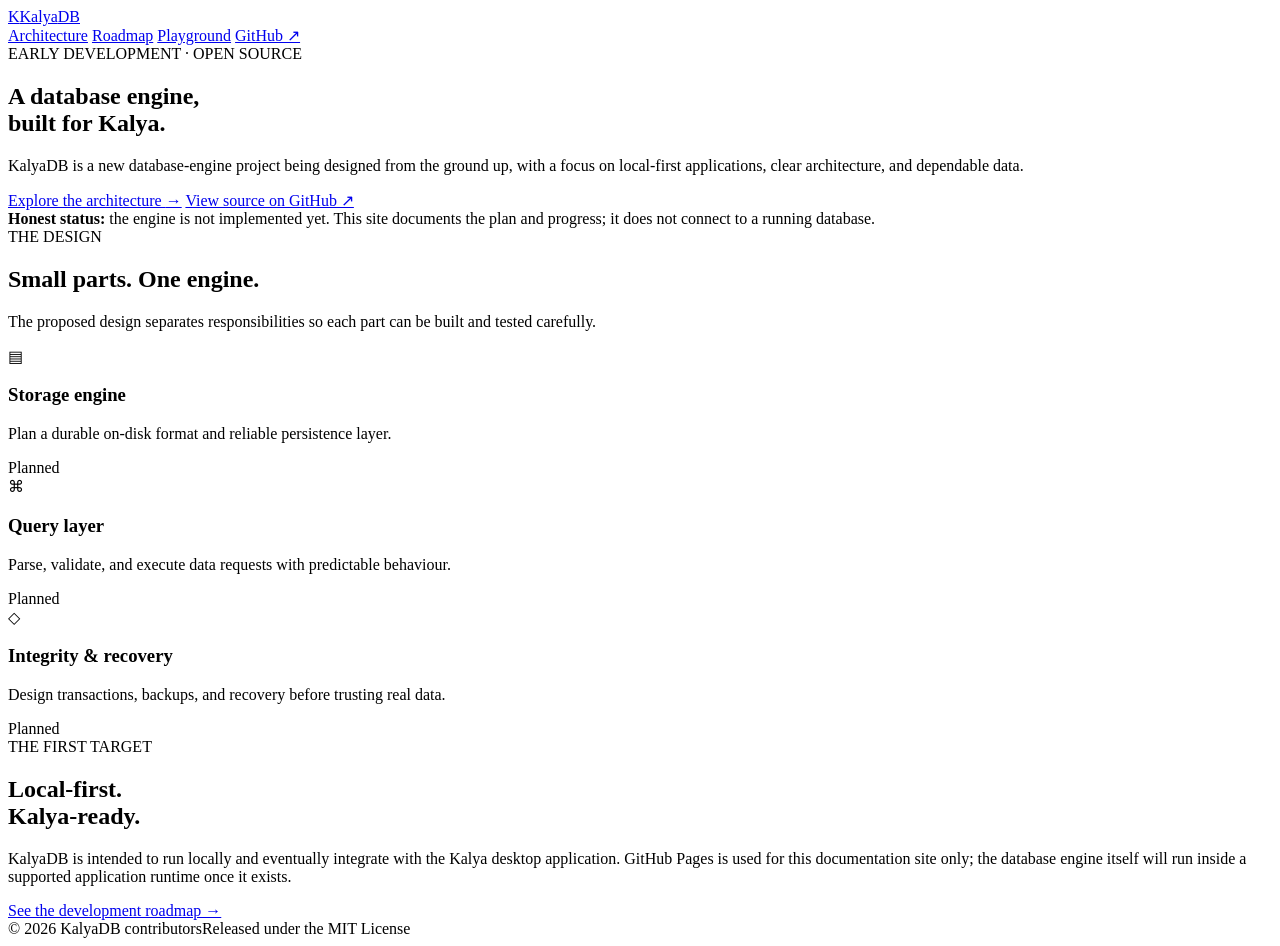
==== docs/index.html @ 432bae5d "Add KalyaDB GitHub Pages homepage" ====
<!doctype html>
<html lang="en">
<head>
  <meta charset="utf-8">
  <meta name="viewport" content="width=device-width, initial-scale=1">
  <meta name="description" content="KalyaDB is an early-stage database engine project for the Kalya ecosystem. Explore its architecture, roadmap, and development notes.">
  <meta name="theme-color" content="#10131b">
  <title>KalyaDB — A database engine for Kalya</title>
  <link rel="stylesheet" href="assets/style.css">
</head>
<body>
  <header class="topbar">
    <a class="brand" href="index.html"><span class="brand-mark">K</span><span>Kalya<span class="muted">DB</span></span></a>
    <nav aria-label="Main navigation">
      <a href="architecture.html">Architecture</a>
      <a href="roadmap.html">Roadmap</a>
      <a href="playground.html">Playground</a>
      <a class="github-link" href="https://github.com/Kalya-org/KalyaDB" target="_blank" rel="noreferrer">GitHub ↗</a>
    </nav>
  </header>
  <main>
    <section class="hero">
      <div class="eyebrow"><span class="pulse"></span> EARLY DEVELOPMENT · OPEN SOURCE</div>
      <h1>A database engine,<br><span class="gradient">built for Kalya.</span></h1>
      <p class="lead">KalyaDB is a new database-engine project being designed from the ground up, with a focus on local-first applications, clear architecture, and dependable data.</p>
      <div class="actions">
        <a class="button primary" href="architecture.html">Explore the architecture <span>→</span></a>
        <a class="button secondary" href="https://github.com/Kalya-org/KalyaDB" target="_blank" rel="noreferrer">View source on GitHub ↗</a>
      </div>
      <div class="status-note"><strong>Honest status:</strong> the engine is not implemented yet. This site documents the plan and progress; it does not connect to a running database.</div>
    </section>
    <section class="section">
      <div class="section-heading"><div><div class="eyebrow">THE DESIGN</div><h2>Small parts. One engine.</h2></div><p>The proposed design separates responsibilities so each part can be built and tested carefully.</p></div>
      <div class="cards">
        <article class="card"><div class="card-icon">▤</div><h3>Storage engine</h3><p>Plan a durable on-disk format and reliable persistence layer.</p><span class="tag">Planned</span></article>
        <article class="card"><div class="card-icon">⌘</div><h3>Query layer</h3><p>Parse, validate, and execute data requests with predictable behaviour.</p><span class="tag">Planned</span></article>
        <article class="card"><div class="card-icon">◇</div><h3>Integrity & recovery</h3><p>Design transactions, backups, and recovery before trusting real data.</p><span class="tag">Planned</span></article>
      </div>
    </section>
    <section class="section split">
      <div><div class="eyebrow">THE FIRST TARGET</div><h2>Local-first.<br>Kalya-ready.</h2></div>
      <div><p>KalyaDB is intended to run locally and eventually integrate with the Kalya desktop application. GitHub Pages is used for this documentation site only; the database engine itself will run inside a supported application runtime once it exists.</p><a class="text-link" href="roadmap.html">See the development roadmap →</a></div>
    </section>
  </main>
  <footer><span>© 2026 KalyaDB contributors</span><span>Released under the MIT License</span></footer>
</body>
</html>
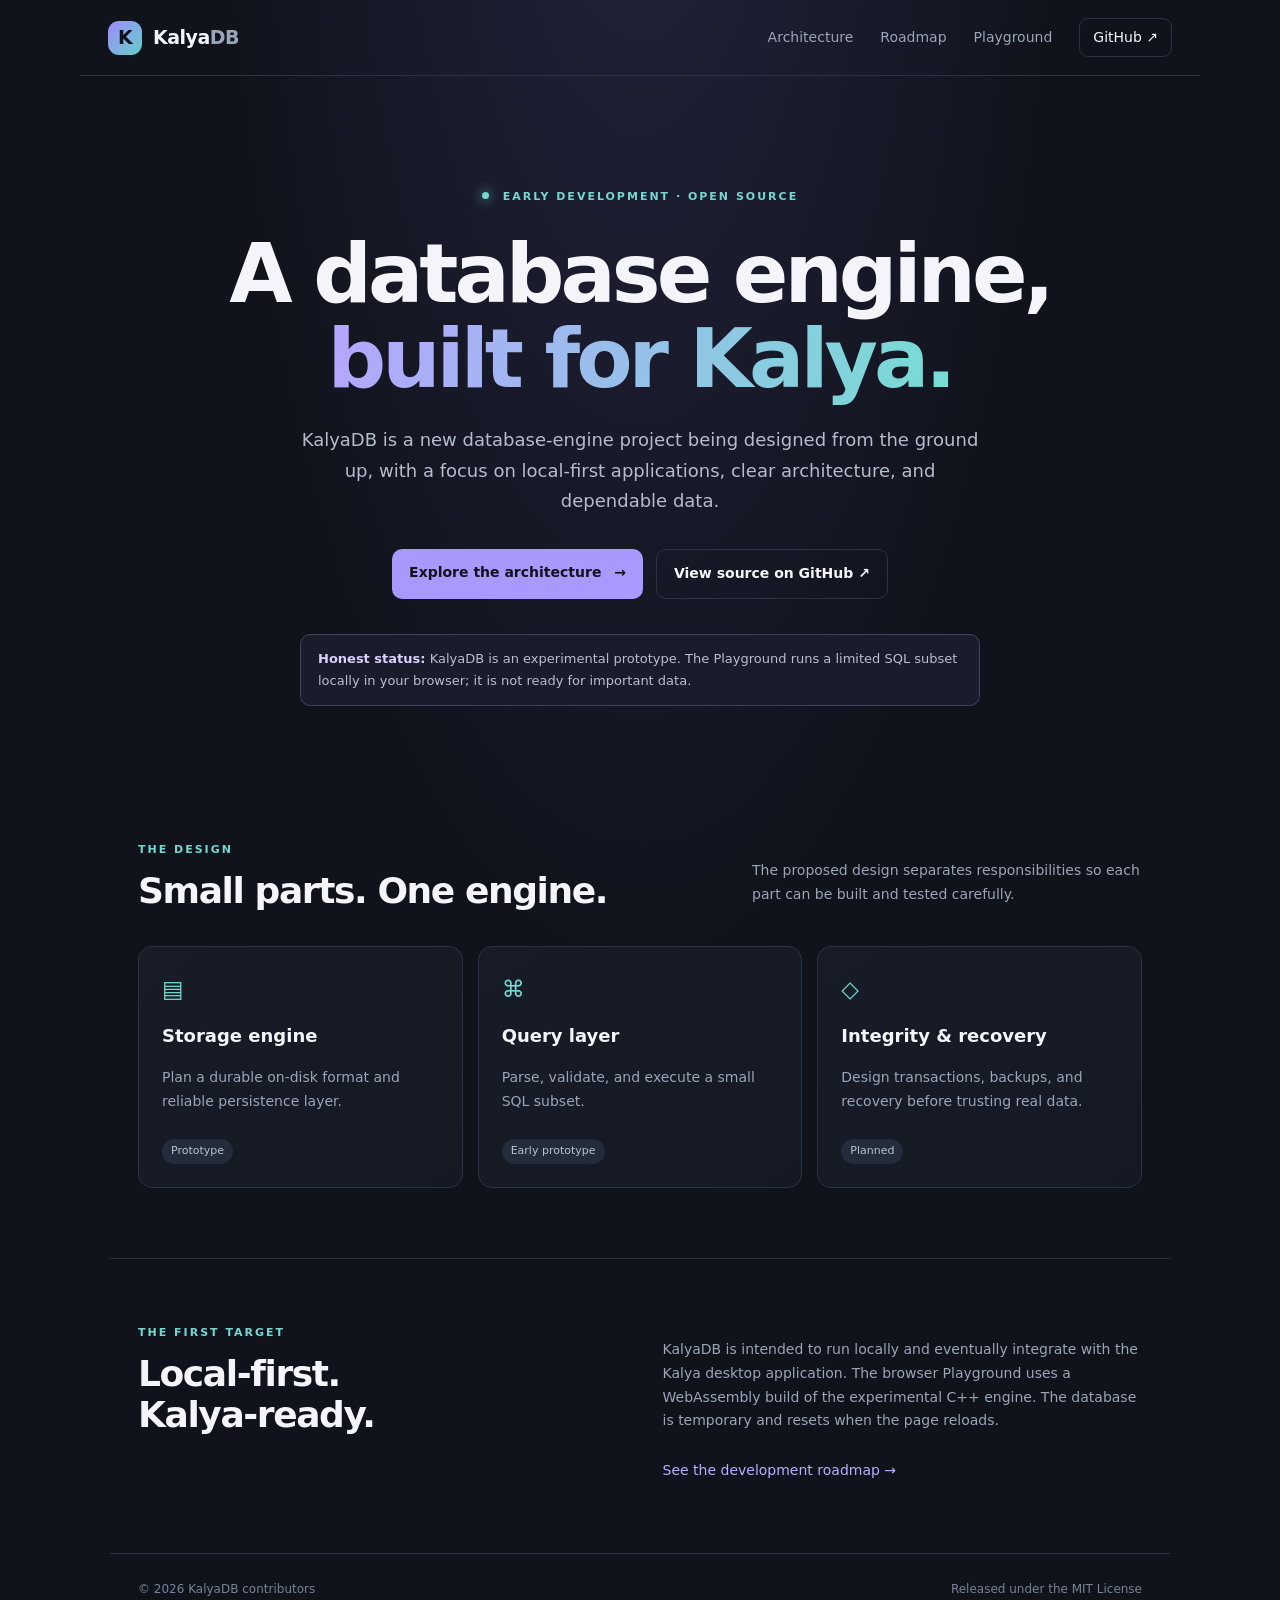
==== commit 4f319dd9: "Update project homepage with experimental SQL playground status" ====
--- a/docs/index.html
+++ b/docs/index.html
@@ -27,19 +27,19 @@
         <a class="button primary" href="architecture.html">Explore the architecture <span>→</span></a>
         <a class="button secondary" href="https://github.com/Kalya-org/KalyaDB" target="_blank" rel="noreferrer">View source on GitHub ↗</a>
       </div>
-      <div class="status-note"><strong>Honest status:</strong> the engine is not implemented yet. This site documents the plan and progress; it does not connect to a running database.</div>
+      <div class="status-note"><strong>Honest status:</strong> KalyaDB is an experimental prototype. The Playground runs a limited SQL subset locally in your browser; it is not ready for important data.</div>
     </section>
     <section class="section">
       <div class="section-heading"><div><div class="eyebrow">THE DESIGN</div><h2>Small parts. One engine.</h2></div><p>The proposed design separates responsibilities so each part can be built and tested carefully.</p></div>
       <div class="cards">
-        <article class="card"><div class="card-icon">▤</div><h3>Storage engine</h3><p>Plan a durable on-disk format and reliable persistence layer.</p><span class="tag">Planned</span></article>
-        <article class="card"><div class="card-icon">⌘</div><h3>Query layer</h3><p>Parse, validate, and execute data requests with predictable behaviour.</p><span class="tag">Planned</span></article>
+        <article class="card"><div class="card-icon">▤</div><h3>Storage engine</h3><p>Plan a durable on-disk format and reliable persistence layer.</p><span class="tag">Prototype</span></article>
+        <article class="card"><div class="card-icon">⌘</div><h3>Query layer</h3><p>Parse, validate, and execute a small SQL subset.</p><span class="tag">Early prototype</span></article>
         <article class="card"><div class="card-icon">◇</div><h3>Integrity & recovery</h3><p>Design transactions, backups, and recovery before trusting real data.</p><span class="tag">Planned</span></article>
       </div>
     </section>
     <section class="section split">
       <div><div class="eyebrow">THE FIRST TARGET</div><h2>Local-first.<br>Kalya-ready.</h2></div>
-      <div><p>KalyaDB is intended to run locally and eventually integrate with the Kalya desktop application. GitHub Pages is used for this documentation site only; the database engine itself will run inside a supported application runtime once it exists.</p><a class="text-link" href="roadmap.html">See the development roadmap →</a></div>
+      <div><p>KalyaDB is intended to run locally and eventually integrate with the Kalya desktop application. The browser Playground uses a WebAssembly build of the experimental C++ engine. The database is temporary and resets when the page reloads.</p><a class="text-link" href="roadmap.html">See the development roadmap →</a></div>
     </section>
   </main>
   <footer><span>© 2026 KalyaDB contributors</span><span>Released under the MIT License</span></footer>
--- a/docs/assets/style.css
+++ b/docs/assets/style.css
@@ -0,0 +1 @@
+:root{color-scheme:dark;--bg:#10131b;--panel:#171c27;--panel2:#1d2431;--text:#f3f5fb;--muted:#9aa5b7;--line:#2a3343;--accent:#9b8cff;--cyan:#74d7d0}*{box-sizing:border-box}html{scroll-behavior:smooth}body{margin:0;background:radial-gradient(ellipse at 50% -20%,#24233e 0,transparent 48%),var(--bg);color:var(--text);font:16px/1.7 Inter,ui-sans-serif,system-ui,-apple-system,"Segoe UI",sans-serif}.topbar{height:76px;max-width:1120px;margin:auto;padding:0 28px;display:flex;align-items:center;justify-content:space-between;border-bottom:1px solid var(--line)}.brand{display:flex;align-items:center;gap:11px;color:var(--text);font-weight:750;font-size:19px;text-decoration:none;letter-spacing:-.5px}.brand-mark{display:grid;place-items:center;width:34px;height:34px;border-radius:11px;background:linear-gradient(135deg,#a18bff,#63cfc8);color:#11131a;font-weight:900}.muted{color:var(--muted)}nav{display:flex;align-items:center;gap:27px}nav a,.text-link{font-size:14px;color:var(--muted);text-decoration:none}nav a:hover,.text-link:hover{color:var(--text)}nav .github-link{color:var(--text);border:1px solid var(--line);padding:7px 13px;border-radius:9px}.hero{max-width:930px;margin:0 auto;padding:112px 28px 90px;text-align:center}.eyebrow{font-size:11px;letter-spacing:2px;font-weight:750;color:var(--cyan)}.pulse{display:inline-block;width:7px;height:7px;margin:0 8px 1px 0;border-radius:50%;background:var(--cyan);box-shadow:0 0 12px var(--cyan)}h1{font-size:clamp(48px,8vw,82px);line-height:1.04;letter-spacing:-4px;margin:24px 0}.gradient{background:linear-gradient(100deg,#b5a5ff,#76ddd3);background-clip:text;color:transparent}.lead{max-width:690px;margin:0 auto;color:#b4bdcb;font-size:18px}.actions{display:flex;justify-content:center;gap:13px;flex-wrap:wrap;margin:32px 0}.button{padding:12px 17px;border-radius:10px;text-decoration:none;font-size:14px;font-weight:700}.primary{background:#a899ff;color:#11131a}.primary span{margin-left:8px}.secondary{border:1px solid var(--line);color:var(--text)}.status-note{max-width:680px;margin:35px auto 0;padding:13px 17px;border:1px solid #45405e;background:#1a1b2b;border-radius:10px;color:#b9bfd0;font-size:13px;text-align:left}.status-note strong{color:#d8d0ff}.section{max-width:1060px;margin:auto;padding:45px 28px 70px}.section-heading{display:flex;justify-content:space-between;align-items:end;gap:30px;margin-bottom:25px}.section-heading p{max-width:390px;color:var(--muted);font-size:14px}h2{font-size:36px;line-height:1.15;letter-spacing:-1.4px;margin:10px 0}h3{margin:12px 0 5px;font-size:18px}.cards{display:grid;grid-template-columns:repeat(3,1fr);gap:15px}.card{padding:23px;border:1px solid var(--line);background:linear-gradient(145deg,var(--panel),#141923);border-radius:14px}.card p,.split p{color:var(--muted);font-size:14px}.card-icon{font-size:23px;color:var(--cyan)}.tag{display:inline-block;margin-top:12px;padding:3px 9px;border-radius:20px;background:#242b3b;color:#b9c2d3;font-size:11px}.split{display:grid;grid-template-columns:1fr 1fr;gap:45px;border-top:1px solid var(--line);padding-top:65px}.text-link{display:inline-block;margin-top:12px;color:#b9adff}footer{max-width:1060px;margin:auto;padding:25px 28px 38px;border-top:1px solid var(--line);display:flex;justify-content:space-between;color:#778397;font-size:12px}.content{max-width:850px;margin:0 auto;padding:75px 28px 100px}.content h1{font-size:clamp(40px,7vw,60px);letter-spacing:-2.5px}.content h2{margin-top:42px}.content p,.content li{color:#b4bdcb}.content a{color:#b9adff}.content code{background:#202737;padding:2px 6px;border-radius:5px}.callout{padding:15px 18px;background:#1b1b2b;border:1px solid #45405e;border-radius:10px;color:#c5c9d7;margin:25px 0}.codebox{padding:20px;background:#0b0e14;border:1px solid var(--line);border-radius:12px;overflow:auto;color:#c9d1e0;font:13px/1.8 ui-monospace,monospace}.playground textarea{width:100%;min-height:170px;padding:16px;background:#0b0e14;color:#dce4f2;border:1px solid var(--line);border-radius:10px;font:14px/1.7 ui-monospace,monospace;resize:vertical}.playground button{margin-top:12px;padding:10px 15px;background:#a899ff;color:#11131a;border:0;border-radius:8px;font-weight:700;cursor:pointer}.playground output{display:block;margin-top:15px;color:var(--muted);font-size:13px}@media(max-width:700px){.topbar{height:auto;min-height:70px;align-items:flex-start;padding-top:17px;padding-bottom:15px;gap:14px;flex-direction:column}nav{gap:15px;flex-wrap:wrap}.hero{padding-top:75px}h1{letter-spacing:-2px}.section-heading,.split{display:block}.cards{grid-template-columns:1fr}.section-heading p{margin-top:15px}footer{gap:10px;flex-direction:column}}
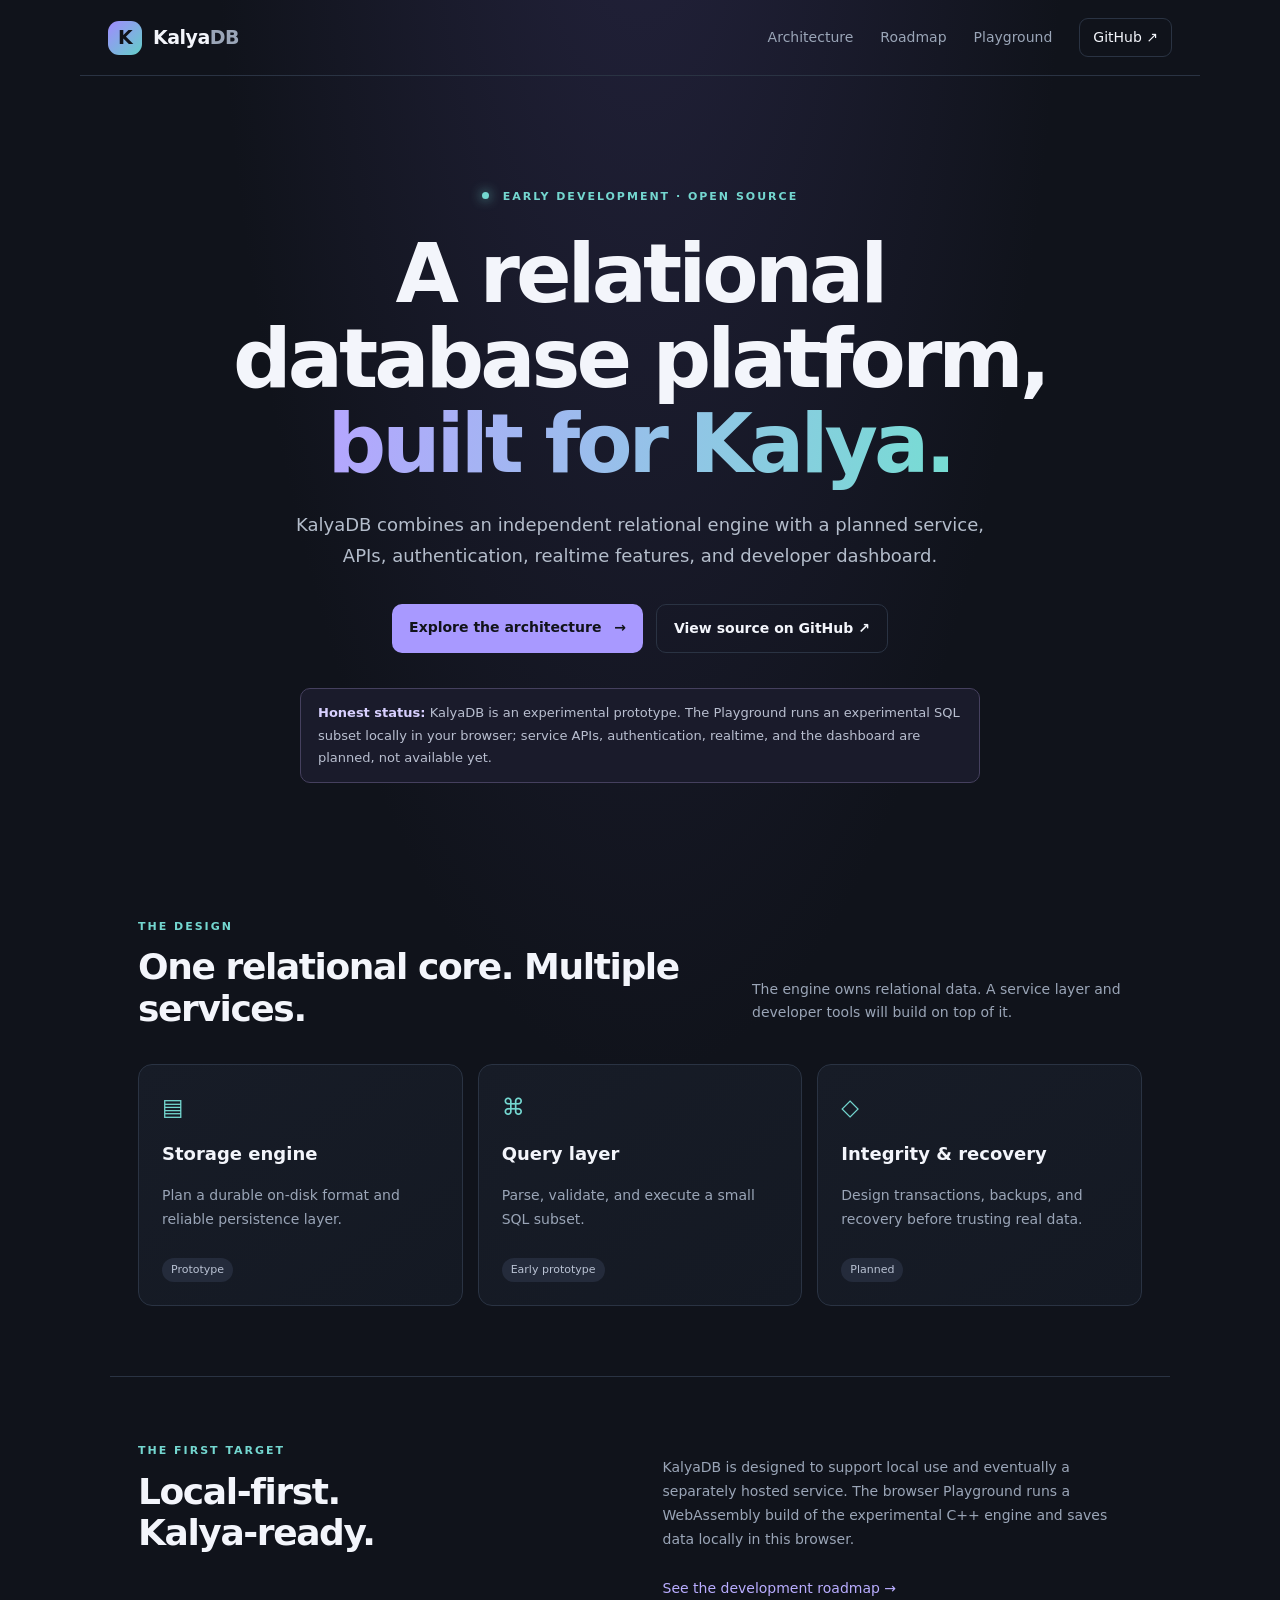
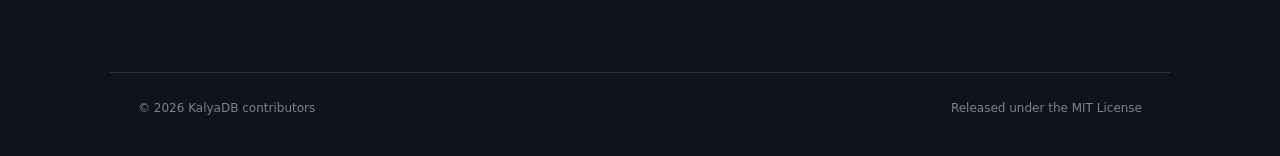
==== commit e9f7c382: "Present KalyaDB as a relational database platform" ====
--- a/docs/index.html
+++ b/docs/index.html
@@ -3,9 +3,9 @@
 <head>
   <meta charset="utf-8">
   <meta name="viewport" content="width=device-width, initial-scale=1">
-  <meta name="description" content="KalyaDB is an early-stage database engine project for the Kalya ecosystem. Explore its architecture, roadmap, and development notes.">
+  <meta name="description" content="KalyaDB is an experimental relational database platform for the Kalya ecosystem.">
   <meta name="theme-color" content="#10131b">
-  <title>KalyaDB — A database engine for Kalya</title>
+  <title>KalyaDB — A relational database platform for Kalya</title>
   <link rel="stylesheet" href="assets/style.css">
 </head>
 <body>
@@ -21,16 +21,16 @@
   <main>
     <section class="hero">
       <div class="eyebrow"><span class="pulse"></span> EARLY DEVELOPMENT · OPEN SOURCE</div>
-      <h1>A database engine,<br><span class="gradient">built for Kalya.</span></h1>
-      <p class="lead">KalyaDB is a new database-engine project being designed from the ground up, with a focus on local-first applications, clear architecture, and dependable data.</p>
+      <h1>A relational database platform,<br><span class="gradient">built for Kalya.</span></h1>
+      <p class="lead">KalyaDB combines an independent relational engine with a planned service, APIs, authentication, realtime features, and developer dashboard.</p>
       <div class="actions">
         <a class="button primary" href="architecture.html">Explore the architecture <span>→</span></a>
         <a class="button secondary" href="https://github.com/Kalya-org/KalyaDB" target="_blank" rel="noreferrer">View source on GitHub ↗</a>
       </div>
-      <div class="status-note"><strong>Honest status:</strong> KalyaDB is an experimental prototype. The Playground runs a limited SQL subset locally in your browser; it is not ready for important data.</div>
+      <div class="status-note"><strong>Honest status:</strong> KalyaDB is an experimental prototype. The Playground runs an experimental SQL subset locally in your browser; service APIs, authentication, realtime, and the dashboard are planned, not available yet.</div>
     </section>
     <section class="section">
-      <div class="section-heading"><div><div class="eyebrow">THE DESIGN</div><h2>Small parts. One engine.</h2></div><p>The proposed design separates responsibilities so each part can be built and tested carefully.</p></div>
+      <div class="section-heading"><div><div class="eyebrow">THE DESIGN</div><h2>One relational core. Multiple services.</h2></div><p>The engine owns relational data. A service layer and developer tools will build on top of it.</p></div>
       <div class="cards">
         <article class="card"><div class="card-icon">▤</div><h3>Storage engine</h3><p>Plan a durable on-disk format and reliable persistence layer.</p><span class="tag">Prototype</span></article>
         <article class="card"><div class="card-icon">⌘</div><h3>Query layer</h3><p>Parse, validate, and execute a small SQL subset.</p><span class="tag">Early prototype</span></article>
@@ -39,7 +39,7 @@
     </section>
     <section class="section split">
       <div><div class="eyebrow">THE FIRST TARGET</div><h2>Local-first.<br>Kalya-ready.</h2></div>
-      <div><p>KalyaDB is intended to run locally and eventually integrate with the Kalya desktop application. The browser Playground uses a WebAssembly build of the experimental C++ engine. The database is temporary and resets when the page reloads.</p><a class="text-link" href="roadmap.html">See the development roadmap →</a></div>
+      <div><p>KalyaDB is designed to support local use and eventually a separately hosted service. The browser Playground runs a WebAssembly build of the experimental C++ engine and saves data locally in this browser.</p><a class="text-link" href="roadmap.html">See the development roadmap →</a></div>
     </section>
   </main>
   <footer><span>© 2026 KalyaDB contributors</span><span>Released under the MIT License</span></footer>
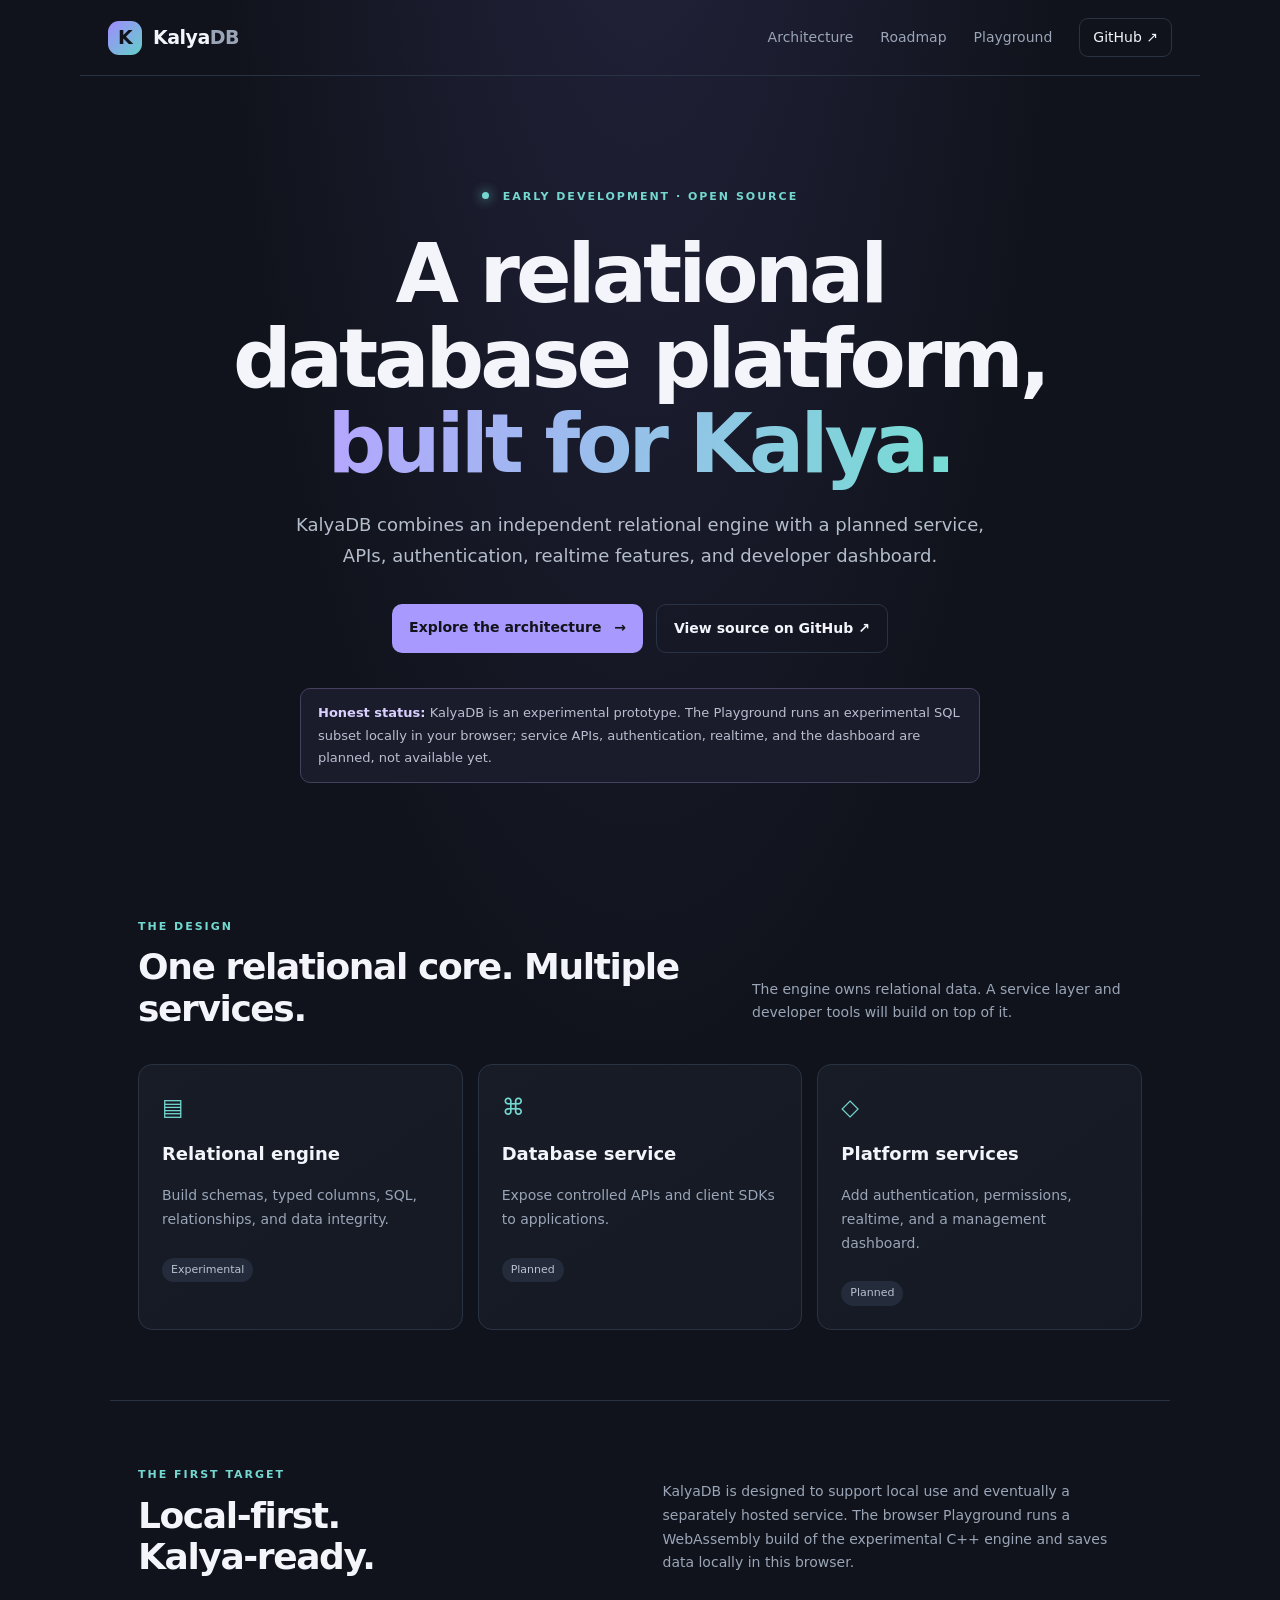
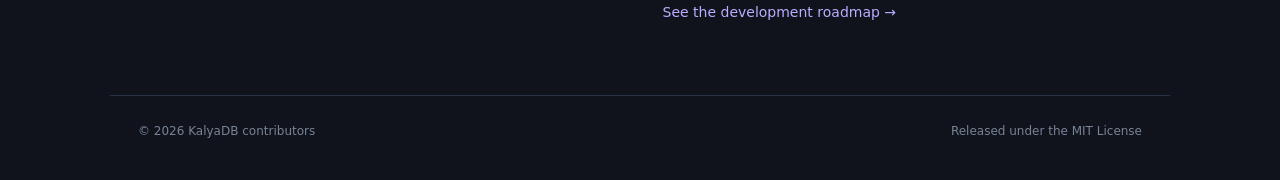
==== commit ce66e76c: "Update KalyaDB platform overview cards" ====
--- a/docs/index.html
+++ b/docs/index.html
@@ -32,9 +32,9 @@
     <section class="section">
       <div class="section-heading"><div><div class="eyebrow">THE DESIGN</div><h2>One relational core. Multiple services.</h2></div><p>The engine owns relational data. A service layer and developer tools will build on top of it.</p></div>
       <div class="cards">
-        <article class="card"><div class="card-icon">▤</div><h3>Storage engine</h3><p>Plan a durable on-disk format and reliable persistence layer.</p><span class="tag">Prototype</span></article>
-        <article class="card"><div class="card-icon">⌘</div><h3>Query layer</h3><p>Parse, validate, and execute a small SQL subset.</p><span class="tag">Early prototype</span></article>
-        <article class="card"><div class="card-icon">◇</div><h3>Integrity & recovery</h3><p>Design transactions, backups, and recovery before trusting real data.</p><span class="tag">Planned</span></article>
+        <article class="card"><div class="card-icon">▤</div><h3>Relational engine</h3><p>Build schemas, typed columns, SQL, relationships, and data integrity.</p><span class="tag">Experimental</span></article>
+        <article class="card"><div class="card-icon">⌘</div><h3>Database service</h3><p>Expose controlled APIs and client SDKs to applications.</p><span class="tag">Planned</span></article>
+        <article class="card"><div class="card-icon">◇</div><h3>Platform services</h3><p>Add authentication, permissions, realtime, and a management dashboard.</p><span class="tag">Planned</span></article>
       </div>
     </section>
     <section class="section split">
